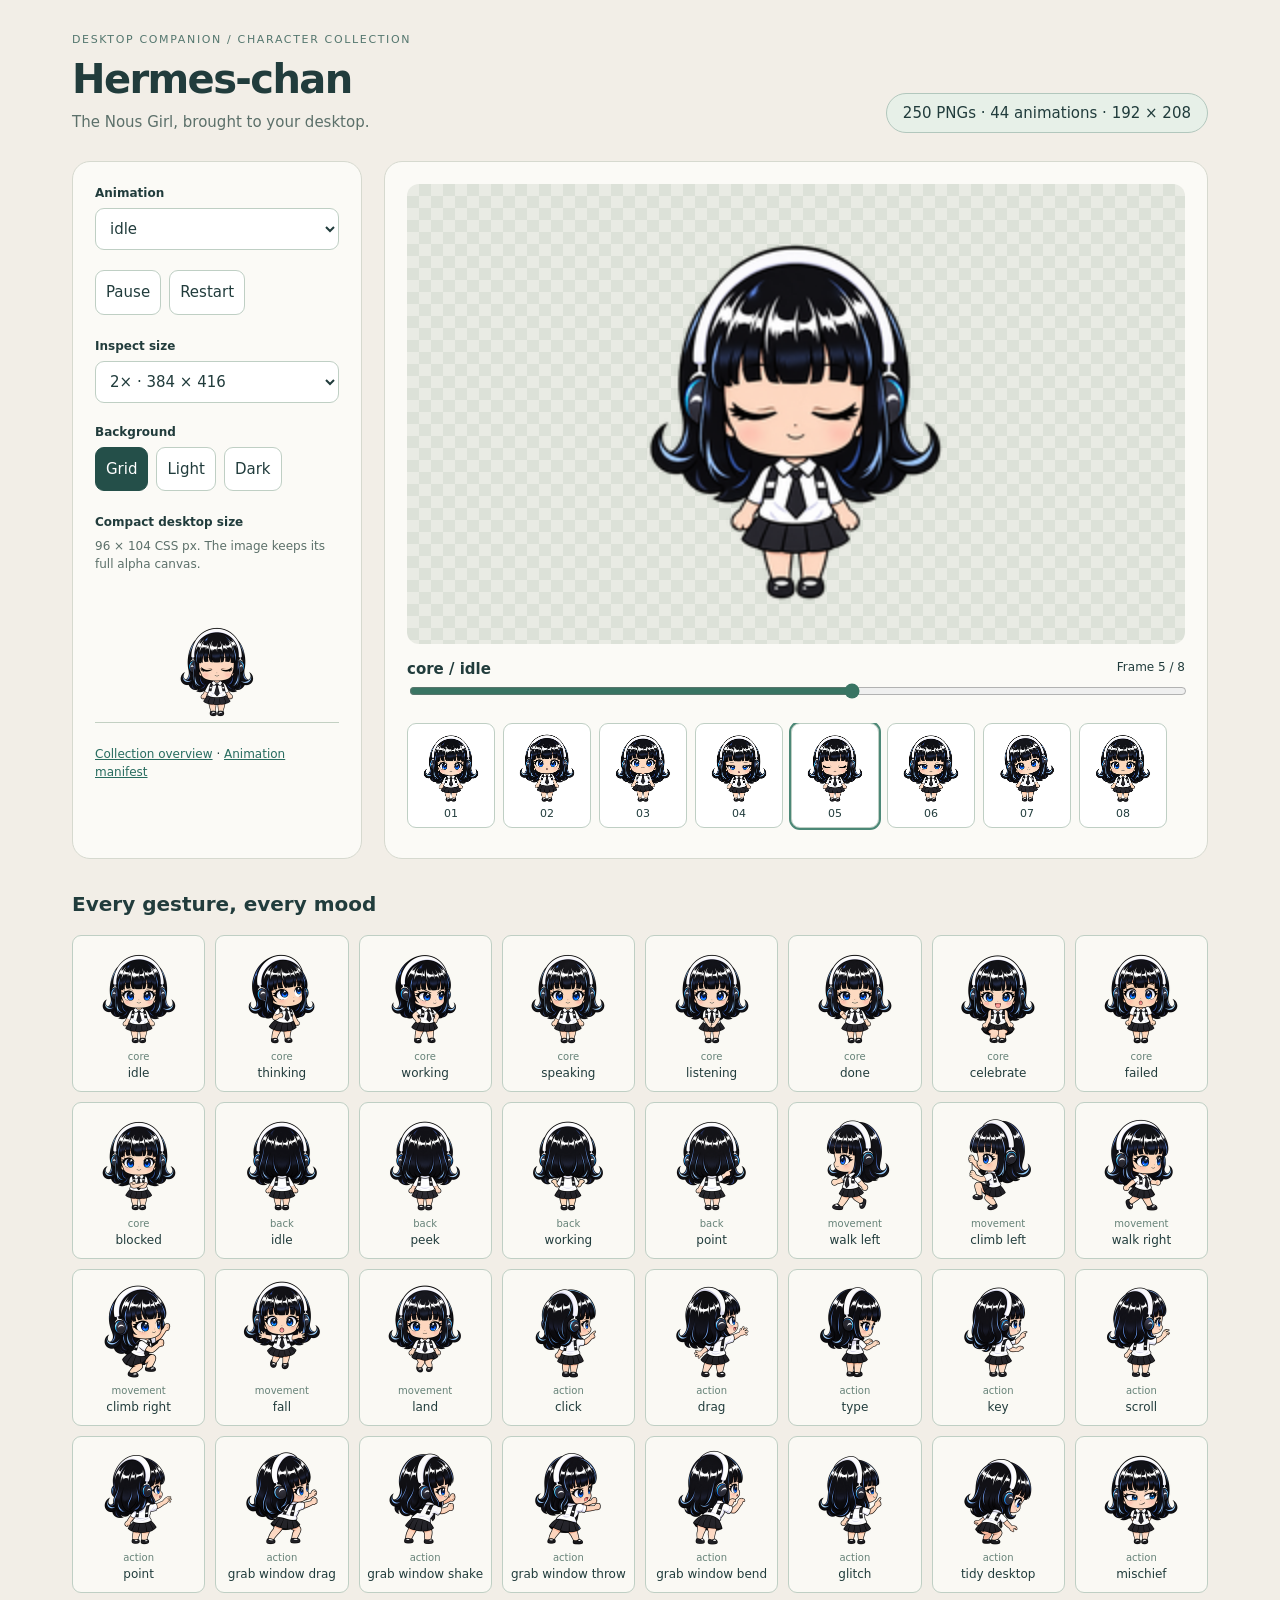
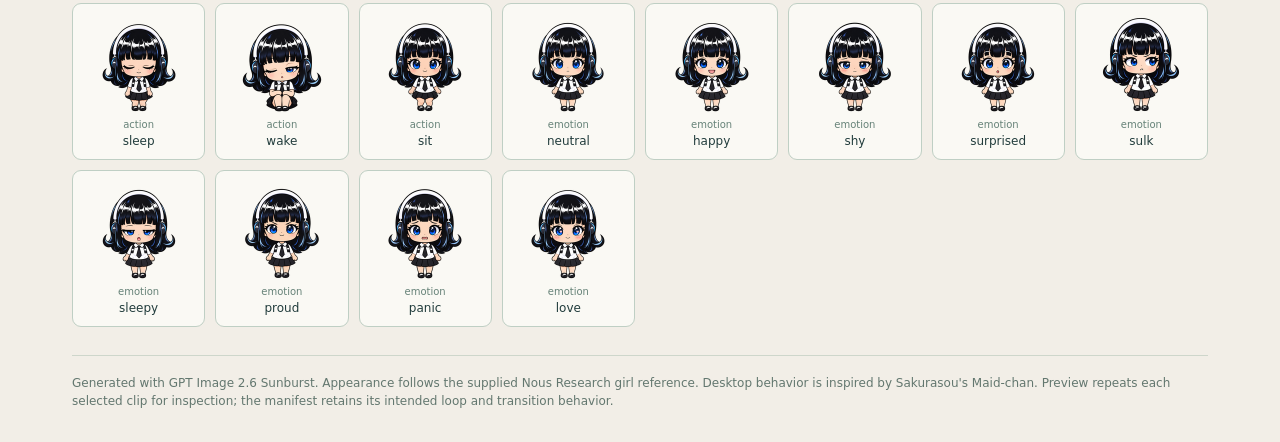
==== sprites/hermeschan-v1/index.html @ 394f1c52 "feat: complete Hermes-chan animated desktop runtime" ====
<!doctype html>
<html lang="en">
<head>
  <meta charset="utf-8">
  <meta name="viewport" content="width=device-width, initial-scale=1">
  <title>Hermes-chan · Sprite collection</title>
  <style>
    *{box-sizing:border-box}body{margin:0;background:#f2eee7;color:#213c3c;font:15px/1.5 system-ui,sans-serif}
    main{max-width:1200px;margin:auto;padding:32px}header{display:flex;justify-content:space-between;align-items:end;gap:20px;margin-bottom:28px}
    .eyebrow{text-transform:uppercase;letter-spacing:.15em;font-size:11px;color:#55776f}h1{font-size:40px;line-height:1.1;margin:8px 0 10px;letter-spacing:-.04em}p{margin:0;color:#5c706a}
    .badge{border:1px solid #b2c7bd;border-radius:30px;padding:8px 16px;white-space:nowrap;background:#e7f0e8}
    .workbench{display:grid;grid-template-columns:290px 1fr;gap:22px}.panel{border:1px solid #d6d9cf;border-radius:18px;padding:22px;background:#fbfaf6}
    label{display:block;margin:0 0 6px;font-size:12px;font-weight:650}select,button{font:inherit;color:inherit;background:#fff;border:1px solid #bfcfc4;border-radius:9px;padding:10px}
    select{width:100%;margin-bottom:20px}button{cursor:pointer}button:hover{background:#e6eee6}button[aria-pressed=true]{background:#244f49;color:white;border-color:#244f49}
    .buttons{display:flex;gap:8px;flex-wrap:wrap}.control{margin-top:22px}.small{font-size:12px}.size-view{height:138px;display:flex;justify-content:center;align-items:end;border-bottom:1px solid #c3d0c3;margin-top:12px}
    #actual{width:96px;height:104px}.stage{display:flex;align-items:center;justify-content:center;min-height:460px;border-radius:12px;background-color:#e9ebe4;background-image:linear-gradient(45deg,#dce1d8 25%,transparent 25%),linear-gradient(-45deg,#dce1d8 25%,transparent 25%),linear-gradient(45deg,transparent 75%,#dce1d8 75%),linear-gradient(-45deg,transparent 75%,#dce1d8 75%);background-size:24px 24px;background-position:0 0,0 12px,12px -12px,-12px 0}
    #character{width:384px;height:416px;max-width:100%;object-fit:contain}.status{display:flex;justify-content:space-between;margin:14px 0 0;gap:16px}.frames{display:flex;gap:8px;overflow:auto;margin-top:18px;padding-bottom:8px}
    .frame{min-width:88px;padding:4px;font-size:11px}.frame canvas{display:block;width:72px;height:78px;margin:auto}.frame.active{outline:2px solid #4c8877}
    h2{font-size:20px;margin:30px 0 16px}.gallery{display:grid;grid-template-columns:repeat(auto-fill,minmax(125px,1fr));gap:10px}.clip{background:#faf9f4;padding:9px 4px;min-height:150px;font-size:12px}.clip canvas{width:96px;height:104px;display:block;margin:auto}.clip span{display:block;color:#668278;font-size:10px}
    footer{margin-top:28px;padding-top:18px;border-top:1px solid #ced6cb;font-size:12px;color:#63776f}a{color:#286c5f}input[type=range]{width:100%;accent-color:#397463}
    @media(max-width:740px){main{padding:20px}header{display:block}.badge{display:inline-block;margin-top:14px}.workbench{grid-template-columns:1fr}.stage{min-height:420px}h1{font-size:34px}}
  </style>
</head>
<body>
<main>
  <header><div><div class="eyebrow">Desktop companion / character collection</div><h1>Hermes-chan</h1><p>The Nous Girl, brought to your desktop.</p></div><div class="badge">250 PNGs · 44 animations · 192 × 208</div></header>
  <div class="workbench">
    <aside class="panel">
      <label for="animation">Animation</label><select id="animation" disabled><option>Loading sprites…</option></select>
      <div class="buttons"><button id="play" type="button">Pause</button><button id="restart" type="button">Restart</button></div>
      <div class="control"><label for="zoom">Inspect size</label><select id="zoom"><option value="0.5">Half size · 96 × 104</option><option value="1">Native · 192 × 208</option><option value="2" selected>2× · 384 × 416</option></select></div>
      <label>Background</label><div class="buttons"><button data-bg="checker" aria-pressed="true">Grid</button><button data-bg="#ffffff" aria-pressed="false">Light</button><button data-bg="#252832" aria-pressed="false">Dark</button></div>
      <div class="control"><label>Compact desktop size</label><p class="small">96 × 104 CSS px. The image keeps its full alpha canvas.</p><div class="size-view"><canvas id="actual" width="192" height="208" aria-label="Compact sprite preview"></canvas></div></div>
      <div class="control small"><a href="preview.png">Collection overview</a> · <a href="manifest.json">Animation manifest</a></div>
    </aside>
    <section class="panel">
      <div class="stage" id="stage"><canvas id="character" width="192" height="208" aria-label="Animated Hermes-chan"></canvas></div>
      <div class="status"><strong id="clipname">Loading</strong><span id="counter" class="small"></span></div>
      <input id="scrub" type="range" min="0" max="7" value="0" aria-label="Animation frame">
      <div class="frames" id="frames"></div>
    </section>
  </div>
  <h2>Every gesture, every mood</h2><div class="gallery" id="gallery"></div>
  <footer>Generated with GPT Image 2.6 Sunburst. Appearance follows the supplied Nous Research girl reference. Desktop behavior is inspired by Sakurasou's Maid-chan. Preview repeats each selected clip for inspection; the manifest retains its intended loop and transition behavior.</footer>
</main>
<script src="sprite-player.js"></script>
<script>
const canvas=document.getElementById('character');
const player=new HermesSpritePlayer(canvas,'./');
const actual=document.getElementById('actual').getContext('2d');
const select=document.getElementById('animation');
const scrub=document.getElementById('scrub');
const play=document.getElementById('play');
const nice=s=>s.replaceAll('_',' ');
function thumbnail(frame,width=192,height=208){const c=document.createElement('canvas');c.width=width;c.height=height;c.getContext('2d').drawImage(player.images[frame.atlas],...frame.rect,0,0,width,height);return c}
function choose(name){
  select.value=name;player.play(name,{loop:true});player.paused=false;play.textContent='Pause';
  const clip=player.manifest.clips[name];scrub.max=clip.frames.length-1;
  document.getElementById('clipname').textContent=nice(name.replace('/',' / '));
  const strip=document.getElementById('frames');strip.replaceChildren();
  clip.frames.forEach((f,i)=>{const b=document.createElement('button');b.className='frame';b.append(thumbnail(f),document.createTextNode(String(i+1).padStart(2,'0')));b.setAttribute('aria-label',`Frame ${i+1}`);b.onclick=()=>{player.paused=true;play.textContent='Play';player.seek(i)};strip.append(b)});
  player.draw();
}
canvas.addEventListener('spriteframe',e=>{actual.clearRect(0,0,192,208);actual.drawImage(canvas,0,0);scrub.value=e.detail.index;document.getElementById('counter').textContent=`Frame ${e.detail.index+1} / ${player.manifest.clips[e.detail.clip].frames.length}`;document.querySelectorAll('.frame').forEach((b,i)=>b.classList.toggle('active',i===e.detail.index))});
player.ready.then(()=>{
  select.replaceChildren();let group;
  for(const [name,clip] of Object.entries(player.manifest.clips)){
    const [category,label]=name.split('/');
    if(!group||group.label!==category){group=document.createElement('optgroup');group.label=category;select.append(group)}
    const option=document.createElement('option');option.value=name;option.textContent=nice(label);group.append(option);
    const b=document.createElement('button');b.className='clip';b.append(thumbnail(clip.frames[0]));const span=document.createElement('span');span.textContent=category;b.append(span,document.createTextNode(nice(label)));b.onclick=()=>{choose(name);document.getElementById('stage').scrollIntoView({behavior:'smooth',block:'center'})};document.getElementById('gallery').append(b);
  }
  select.disabled=false;select.onchange=()=>choose(select.value);choose('core/idle');
}).catch(error=>{document.getElementById('clipname').textContent='Could not load sprites. Open through a local HTTP server.';console.error(error)});
play.onclick=()=>{player.paused=!player.paused;play.textContent=player.paused?'Play':'Pause'};
document.getElementById('restart').onclick=()=>choose(select.value);
scrub.oninput=()=>{player.paused=true;play.textContent='Play';player.seek(Number(scrub.value))};
document.getElementById('zoom').onchange=e=>{canvas.style.width=192*Number(e.target.value)+'px';canvas.style.height=208*Number(e.target.value)+'px'};
document.querySelectorAll('[data-bg]').forEach(b=>b.onclick=()=>{const stage=document.getElementById('stage');stage.style.backgroundImage=b.dataset.bg==='checker'?'':'none';stage.style.backgroundColor=b.dataset.bg==='checker'?'':b.dataset.bg;document.querySelectorAll('[data-bg]').forEach(x=>x.setAttribute('aria-pressed',String(x===b)))});
</script>
</body>
</html>
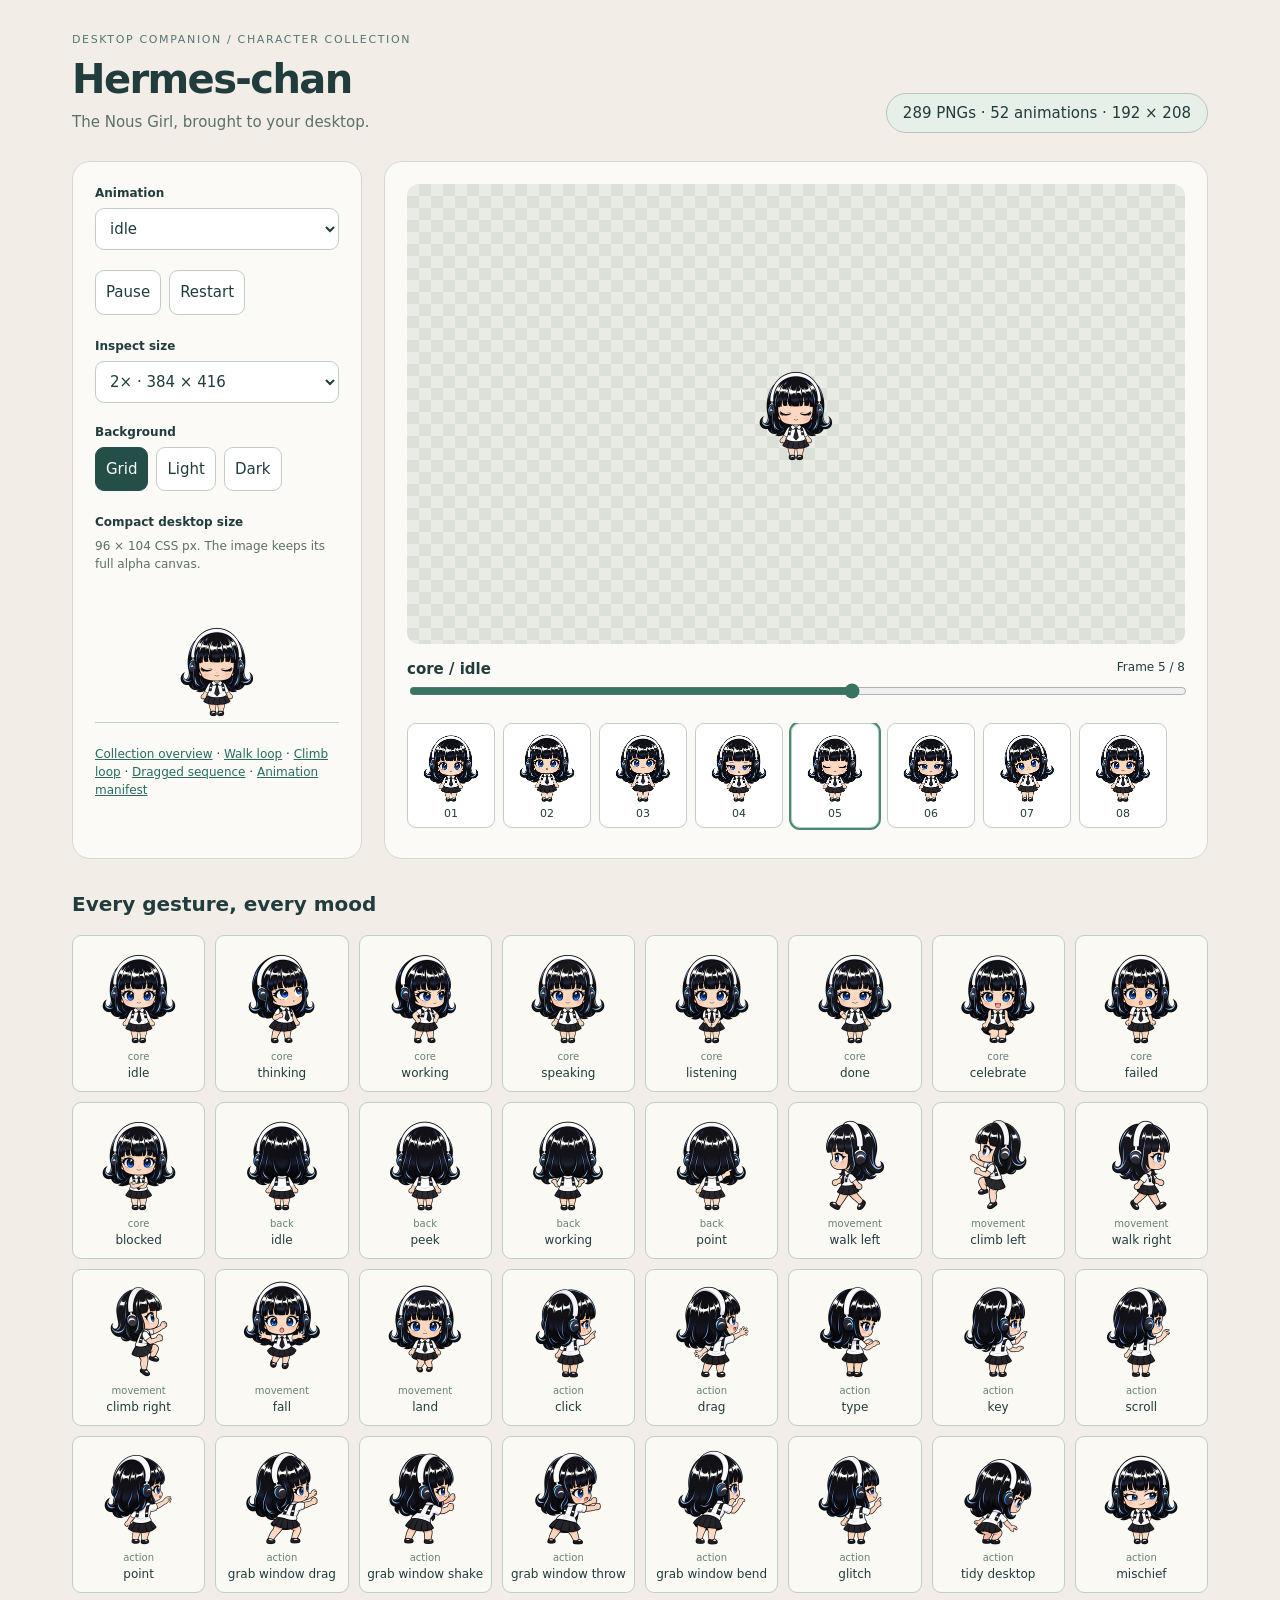
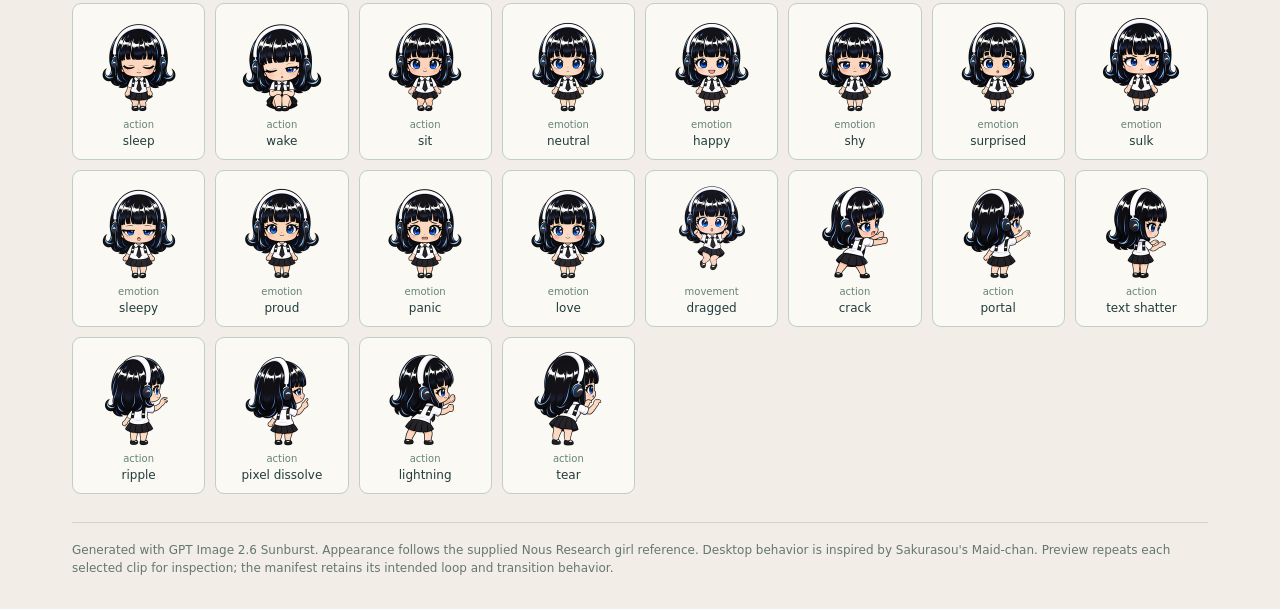
==== commit c536f559: "feat: roaming, climbing, hopping, video watching and pranks for Hermes-chan - wander.js: shimeji-sty" ====
--- a/sprites/hermeschan-v1/index.html
+++ b/sprites/hermeschan-v1/index.html
@@ -23,7 +23,7 @@
 </head>
 <body>
 <main>
-  <header><div><div class="eyebrow">Desktop companion / character collection</div><h1>Hermes-chan</h1><p>The Nous Girl, brought to your desktop.</p></div><div class="badge">250 PNGs · 44 animations · 192 × 208</div></header>
+  <header><div><div class="eyebrow">Desktop companion / character collection</div><h1>Hermes-chan</h1><p>The Nous Girl, brought to your desktop.</p></div><div class="badge" id="collection-count">Loading collection…</div></header>
   <div class="workbench">
     <aside class="panel">
       <label for="animation">Animation</label><select id="animation" disabled><option>Loading sprites…</option></select>
@@ -31,7 +31,7 @@
       <div class="control"><label for="zoom">Inspect size</label><select id="zoom"><option value="0.5">Half size · 96 × 104</option><option value="1">Native · 192 × 208</option><option value="2" selected>2× · 384 × 416</option></select></div>
       <label>Background</label><div class="buttons"><button data-bg="checker" aria-pressed="true">Grid</button><button data-bg="#ffffff" aria-pressed="false">Light</button><button data-bg="#252832" aria-pressed="false">Dark</button></div>
       <div class="control"><label>Compact desktop size</label><p class="small">96 × 104 CSS px. The image keeps its full alpha canvas.</p><div class="size-view"><canvas id="actual" width="192" height="208" aria-label="Compact sprite preview"></canvas></div></div>
-      <div class="control small"><a href="preview.png">Collection overview</a> · <a href="manifest.json">Animation manifest</a></div>
+      <div class="control small"><a href="preview.png">Collection overview</a> · <a href="walk-preview.gif">Walk loop</a> · <a href="climb-preview.gif">Climb loop</a> · <a href="dragged-preview.png">Dragged sequence</a> · <a href="manifest.json">Animation manifest</a></div>
     </aside>
     <section class="panel">
       <div class="stage" id="stage"><canvas id="character" width="192" height="208" aria-label="Animated Hermes-chan"></canvas></div>
@@ -63,6 +63,9 @@
 }
 canvas.addEventListener('spriteframe',e=>{actual.clearRect(0,0,192,208);actual.drawImage(canvas,0,0);scrub.value=e.detail.index;document.getElementById('counter').textContent=`Frame ${e.detail.index+1} / ${player.manifest.clips[e.detail.clip].frames.length}`;document.querySelectorAll('.frame').forEach((b,i)=>b.classList.toggle('active',i===e.detail.index))});
 player.ready.then(()=>{
+  const clips=Object.values(player.manifest.clips);
+  const count=clips.reduce((total,clip)=>total+clip.frames.length,0);
+  document.getElementById('collection-count').textContent=`${count} PNGs · ${clips.length} animations · ${player.manifest.cell.join(' × ')}`;
   select.replaceChildren();let group;
   for(const [name,clip] of Object.entries(player.manifest.clips)){
     const [category,label]=name.split('/');
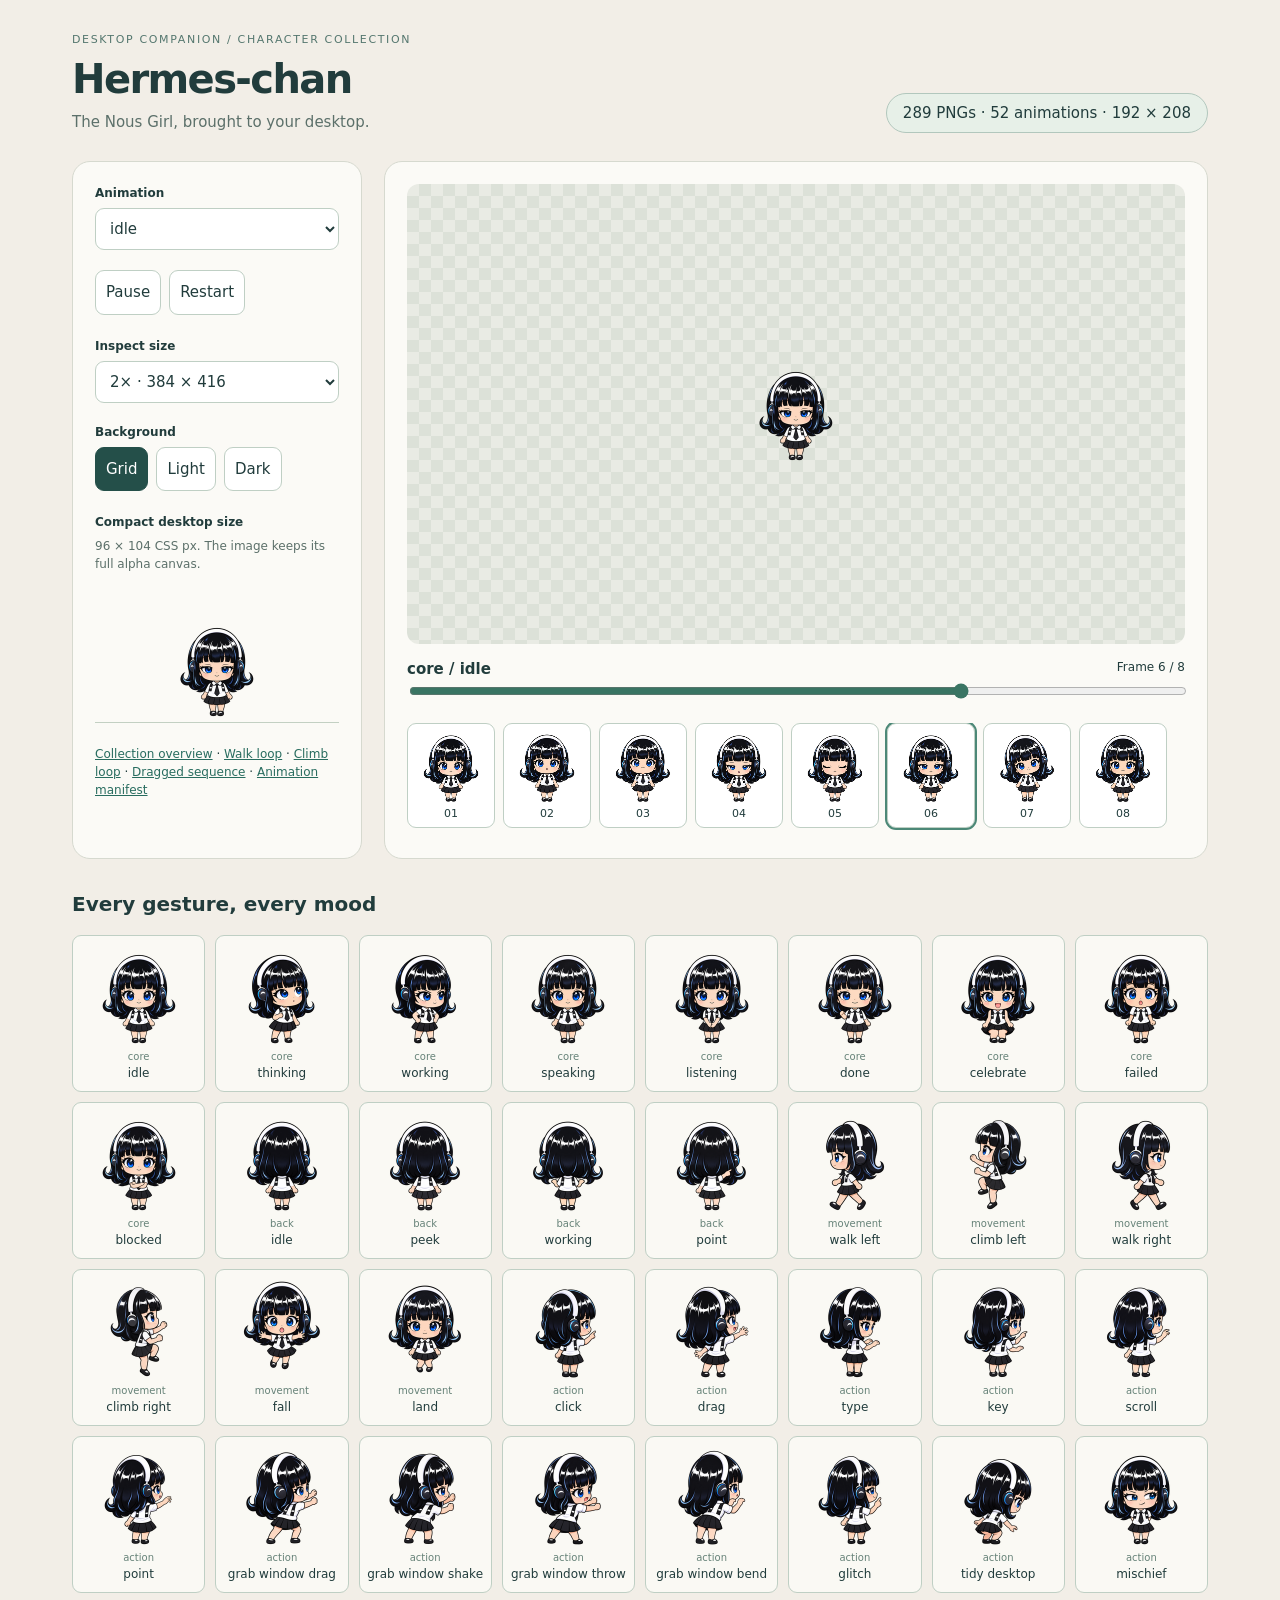
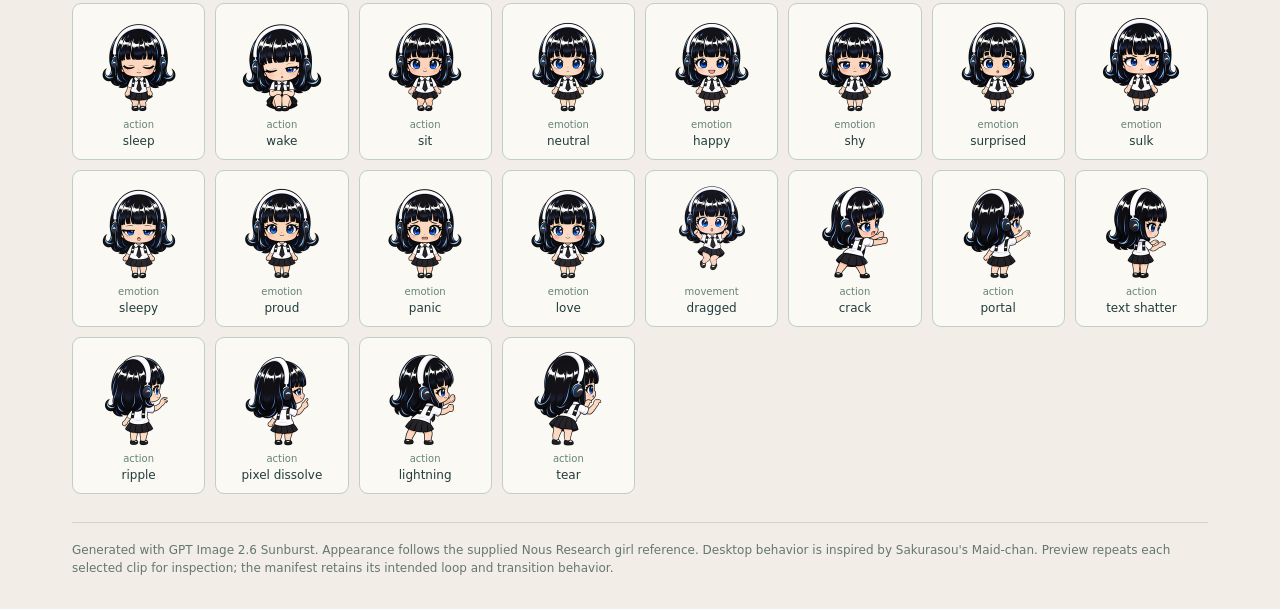
==== commit 54041f81: "refactor(sprites): keep her runtime sprites in one place Tauri embeds only overlay/src, so build.rs " ====
--- a/sprites/hermeschan-v1/index.html
+++ b/sprites/hermeschan-v1/index.html
@@ -31,7 +31,7 @@
       <div class="control"><label for="zoom">Inspect size</label><select id="zoom"><option value="0.5">Half size · 96 × 104</option><option value="1">Native · 192 × 208</option><option value="2" selected>2× · 384 × 416</option></select></div>
       <label>Background</label><div class="buttons"><button data-bg="checker" aria-pressed="true">Grid</button><button data-bg="#ffffff" aria-pressed="false">Light</button><button data-bg="#252832" aria-pressed="false">Dark</button></div>
       <div class="control"><label>Compact desktop size</label><p class="small">96 × 104 CSS px. The image keeps its full alpha canvas.</p><div class="size-view"><canvas id="actual" width="192" height="208" aria-label="Compact sprite preview"></canvas></div></div>
-      <div class="control small"><a href="preview.png">Collection overview</a> · <a href="walk-preview.gif">Walk loop</a> · <a href="climb-preview.gif">Climb loop</a> · <a href="dragged-preview.png">Dragged sequence</a> · <a href="manifest.json">Animation manifest</a></div>
+      <div class="control small"><a href="preview.png">Collection overview</a> · <a href="walk-preview.gif">Walk loop</a> · <a href="climb-preview.gif">Climb loop</a> · <a href="dragged-preview.png">Dragged sequence</a> · <a href="../../overlay/src/hermeschan/manifest.json">Animation manifest</a></div>
     </aside>
     <section class="panel">
       <div class="stage" id="stage"><canvas id="character" width="192" height="208" aria-label="Animated Hermes-chan"></canvas></div>
@@ -46,7 +46,7 @@
 <script src="sprite-player.js"></script>
 <script>
 const canvas=document.getElementById('character');
-const player=new HermesSpritePlayer(canvas,'./');
+const player=new HermesSpritePlayer(canvas,'../../overlay/src/hermeschan/');
 const actual=document.getElementById('actual').getContext('2d');
 const select=document.getElementById('animation');
 const scrub=document.getElementById('scrub');
@@ -74,7 +74,7 @@
     const b=document.createElement('button');b.className='clip';b.append(thumbnail(clip.frames[0]));const span=document.createElement('span');span.textContent=category;b.append(span,document.createTextNode(nice(label)));b.onclick=()=>{choose(name);document.getElementById('stage').scrollIntoView({behavior:'smooth',block:'center'})};document.getElementById('gallery').append(b);
   }
   select.disabled=false;select.onchange=()=>choose(select.value);choose('core/idle');
-}).catch(error=>{document.getElementById('clipname').textContent='Could not load sprites. Open through a local HTTP server.';console.error(error)});
+}).catch(error=>{document.getElementById('clipname').textContent='Could not load sprites. Open through a local HTTP server started in the repo root.';console.error(error)});
 play.onclick=()=>{player.paused=!player.paused;play.textContent=player.paused?'Play':'Pause'};
 document.getElementById('restart').onclick=()=>choose(select.value);
 scrub.oninput=()=>{player.paused=true;play.textContent='Play';player.seek(Number(scrub.value))};
